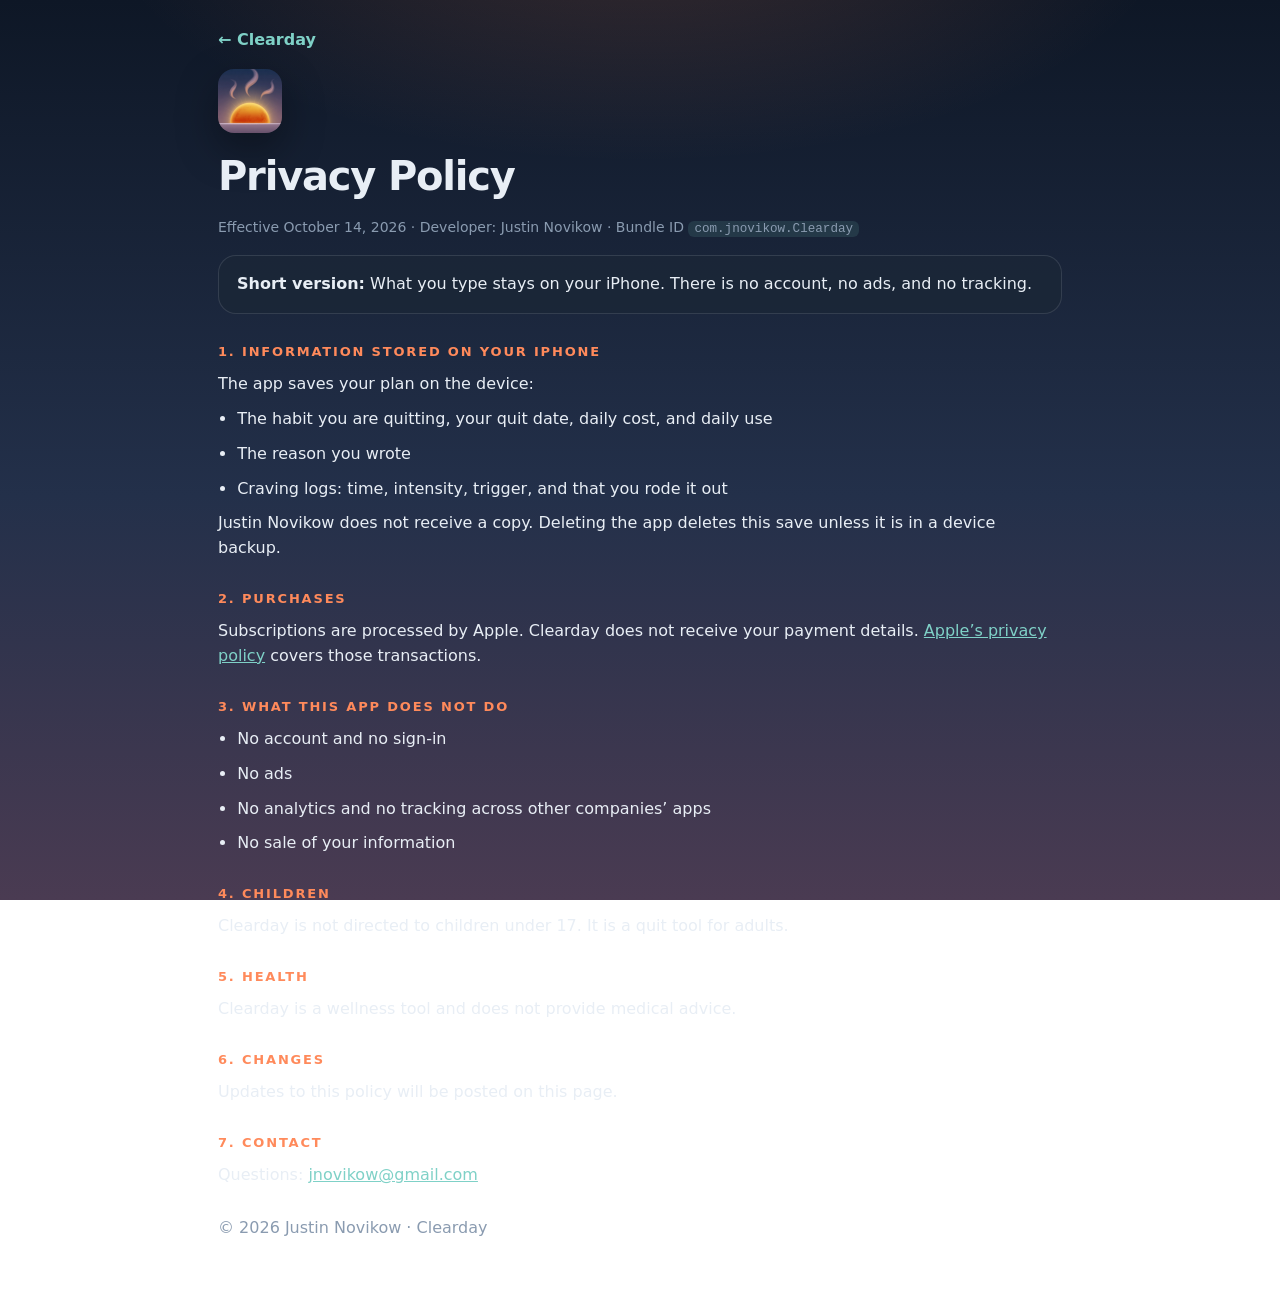
==== privacy.html @ 4dce9aba "Publish the Clearday site. Home, support, and privacy pages for the quit tracker." ====
<!DOCTYPE html>
<html lang="en">
<head>
  <meta charset="UTF-8" />
  <meta name="viewport" content="width=device-width, initial-scale=1, viewport-fit=cover" />
  <meta name="theme-color" content="#0e1726" />
  <title>Clearday — Privacy Policy</title>
  <meta name="description" content="Clearday privacy policy. Quit plans stay on your iPhone." />
  <link rel="icon" href="icon.png" type="image/png" />
  <link rel="stylesheet" href="styles.css" />
</head>
<body>
  <div class="wrap">
    <a class="back" href="index.html">← Clearday</a>
    <img class="logo logo-sm" src="icon.png" width="64" height="64" alt="" />
    <h1>Privacy Policy</h1>
    <p class="meta">Effective October 14, 2026 · Developer: Justin Novikow · Bundle ID <code>com.jnovikow.Clearday</code></p>

    <div class="card">
      <p style="margin:0"><strong>Short version:</strong> What you type stays on your iPhone. There is no account, no ads, and no tracking.</p>
    </div>

    <h2>1. Information stored on your iPhone</h2>
    <p>The app saves your plan on the device:</p>
    <ul>
      <li>The habit you are quitting, your quit date, daily cost, and daily use</li>
      <li>The reason you wrote</li>
      <li>Craving logs: time, intensity, trigger, and that you rode it out</li>
    </ul>
    <p>Justin Novikow does not receive a copy. Deleting the app deletes this save unless it is in a device backup.</p>

    <h2>2. Purchases</h2>
    <p>Subscriptions are processed by Apple. Clearday does not receive your payment details. <a href="https://www.apple.com/legal/privacy/">Apple’s privacy policy</a> covers those transactions.</p>

    <h2>3. What this app does not do</h2>
    <ul>
      <li>No account and no sign-in</li>
      <li>No ads</li>
      <li>No analytics and no tracking across other companies’ apps</li>
      <li>No sale of your information</li>
    </ul>

    <h2>4. Children</h2>
    <p>Clearday is not directed to children under 17. It is a quit tool for adults.</p>

    <h2>5. Health</h2>
    <p>Clearday is a wellness tool and does not provide medical advice.</p>

    <h2>6. Changes</h2>
    <p>Updates to this policy will be posted on this page.</p>

    <h2>7. Contact</h2>
    <p>Questions: <a href="mailto:jnovikow@gmail.com?subject=Clearday%20Privacy">jnovikow@gmail.com</a></p>
    <footer class="foot"><p>© 2026 Justin Novikow · Clearday</p></footer>
  </div>
</body>
</html>
---- styles.css ----
:root {
  --bg: #0e1726;
  --bg-2: #23304a;
  --card: #1b2738;
  --fg: #e8eef5;
  --muted: #8a9bb0;
  --dawn: #7fd1c7;
  --ember: #ff8a5b;
  --sunrise: #ffc56e;
  --line: rgba(232, 238, 245, 0.12);
}

* { box-sizing: border-box; margin: 0; padding: 0; }

body {
  font-family: "SF Pro Rounded", "Avenir Next", "Segoe UI", system-ui, sans-serif;
  background:
    radial-gradient(900px 420px at 50% -10%, rgba(255, 138, 91, 0.18), transparent 60%),
    linear-gradient(180deg, var(--bg) 0%, var(--bg-2) 55%, #4a3b52 100%);
  background-attachment: fixed;
  color: var(--fg);
  line-height: 1.55;
  min-height: 100vh;
}

a { color: var(--dawn); }
code { font-size: 0.9em; background: rgba(127, 209, 199, 0.12); padding: 1px 6px; border-radius: 6px; }

.wrap { max-width: 880px; margin: 0 auto; padding: 28px 18px calc(48px + env(safe-area-inset-bottom)); }

.hero { text-align: center; padding: 12px 0 8px; }
.logo { width: 112px; height: 112px; border-radius: 26px; margin-bottom: 14px; box-shadow: 0 16px 40px rgba(0, 0, 0, 0.35); }
.logo-sm { width: 64px; height: 64px; border-radius: 16px; display: block; margin: 8px 0 12px; }
.eyebrow { letter-spacing: 0.16em; text-transform: uppercase; color: var(--ember); font-size: 12px; font-weight: 700; }
h1 { font-size: 40px; letter-spacing: -0.03em; margin: 6px 0 10px; }
h2 { font-size: 13px; letter-spacing: 0.14em; text-transform: uppercase; color: var(--ember); margin: 28px 0 10px; }
.lede { color: var(--muted); font-size: 19px; max-width: 36em; margin: 0 auto; }
.meta { color: var(--muted); font-size: 14px; margin-bottom: 16px; }
p, li { font-size: 16px; margin-bottom: 10px; }
ul { padding-left: 1.2em; margin-bottom: 8px; }

.shots { display: grid; grid-template-columns: repeat(3, 1fr); gap: 12px; margin-top: 28px; }
.shots img { width: 100%; height: auto; border-radius: 22px; border: 1px solid var(--line); background: #0b1220; }
.shot-cap { display: block; text-align: center; color: var(--muted); font-size: 13px; margin-top: 6px; }

.cards { display: grid; gap: 12px; }
.card, .link-card {
  background: rgba(27, 39, 56, 0.92);
  border: 1px solid var(--line);
  border-radius: 18px;
  padding: 16px 18px;
}
.link-card { display: block; text-decoration: none; color: inherit; }
.link-card strong { display: block; font-size: 18px; margin: 2px 0; }
.card-kicker { color: var(--ember); font-size: 12px; font-weight: 700; letter-spacing: 0.04em; }
.card-desc { color: var(--muted); font-size: 14px; }
.price { color: var(--sunrise); font-weight: 700; }

.back { display: inline-block; margin-bottom: 8px; font-weight: 650; text-decoration: none; }
.foot { margin-top: 28px; color: var(--muted); font-size: 13px; }
.note { color: var(--muted); font-size: 14px; }

@media (max-width: 700px) {
  h1 { font-size: 34px; }
  .shots { grid-template-columns: 1fr; max-width: 280px; margin-left: auto; margin-right: auto; }
}
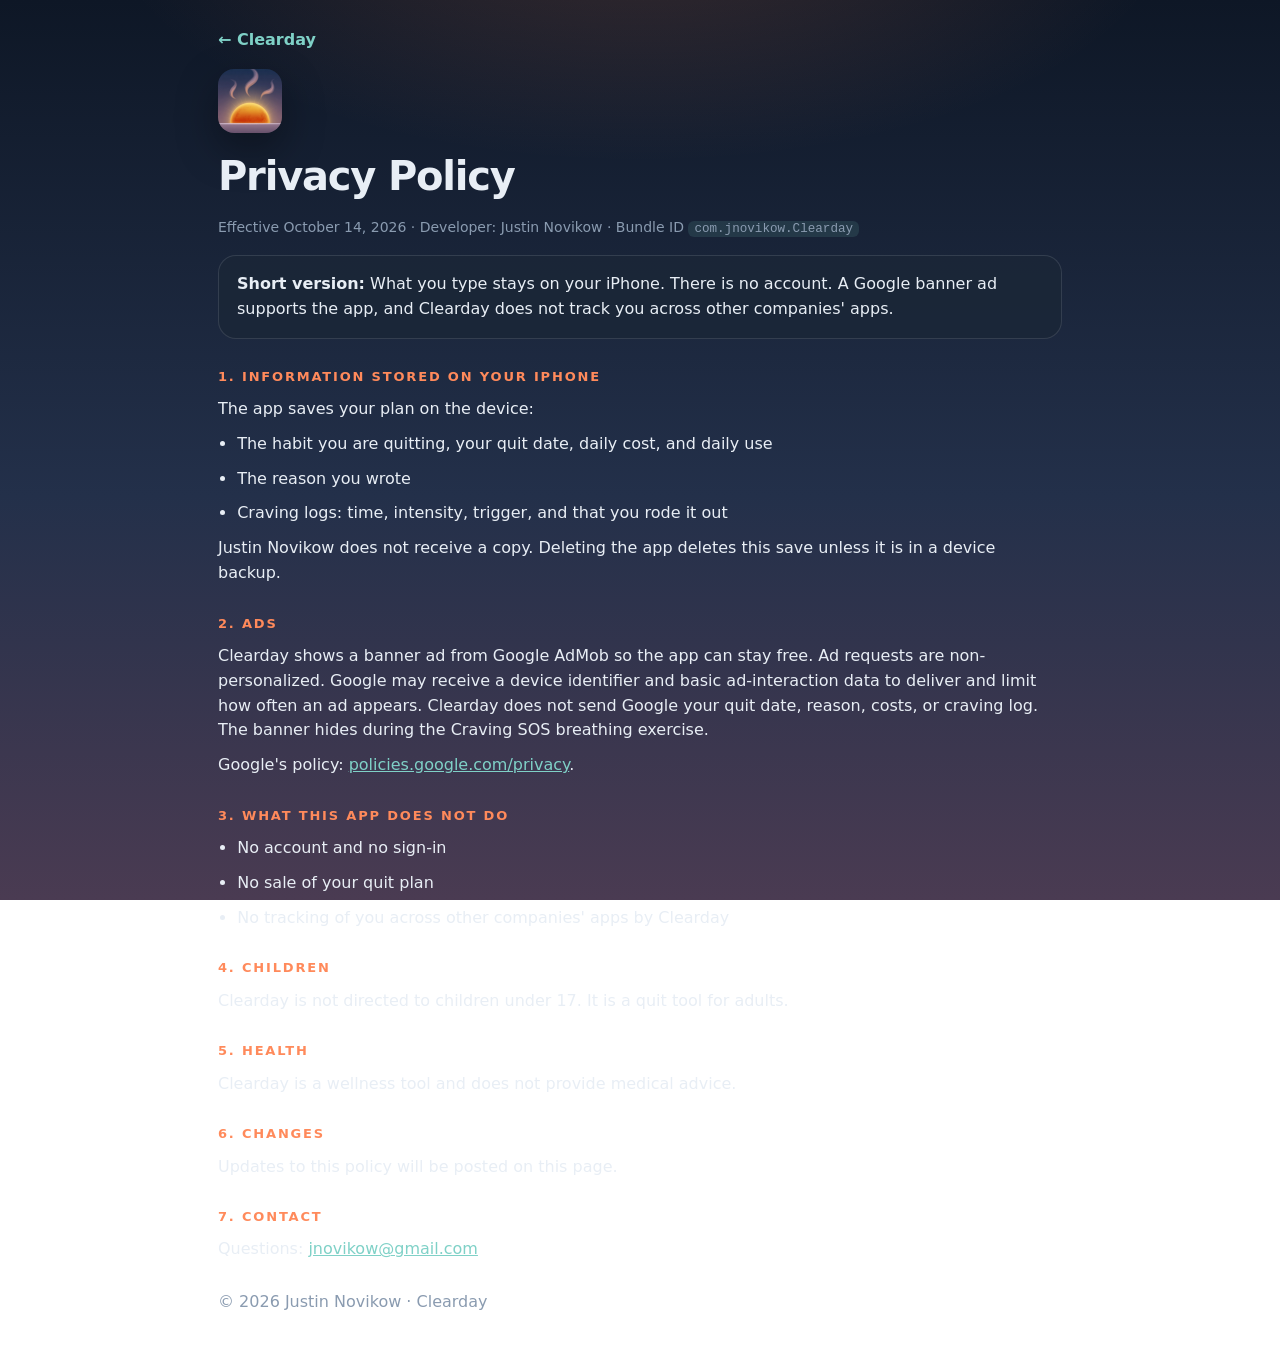
==== commit 58124b41: "Describe Clearday as free and ad-supported." ====
--- a/privacy.html
+++ b/privacy.html
@@ -17,7 +17,7 @@
     <p class="meta">Effective October 14, 2026 · Developer: Justin Novikow · Bundle ID <code>com.jnovikow.Clearday</code></p>
 
     <div class="card">
-      <p style="margin:0"><strong>Short version:</strong> What you type stays on your iPhone. There is no account, no ads, and no tracking.</p>
+      <p style="margin:0"><strong>Short version:</strong> What you type stays on your iPhone. There is no account. A Google banner ad supports the app, and Clearday does not track you across other companies' apps.</p>
     </div>
 
     <h2>1. Information stored on your iPhone</h2>
@@ -29,15 +29,15 @@
     </ul>
     <p>Justin Novikow does not receive a copy. Deleting the app deletes this save unless it is in a device backup.</p>
 
-    <h2>2. Purchases</h2>
-    <p>Subscriptions are processed by Apple. Clearday does not receive your payment details. <a href="https://www.apple.com/legal/privacy/">Apple’s privacy policy</a> covers those transactions.</p>
+    <h2>2. Ads</h2>
+    <p>Clearday shows a banner ad from Google AdMob so the app can stay free. Ad requests are non-personalized. Google may receive a device identifier and basic ad-interaction data to deliver and limit how often an ad appears. Clearday does not send Google your quit date, reason, costs, or craving log. The banner hides during the Craving SOS breathing exercise.</p>
+    <p>Google's policy: <a href="https://policies.google.com/privacy">policies.google.com/privacy</a>.</p>
 
     <h2>3. What this app does not do</h2>
     <ul>
       <li>No account and no sign-in</li>
-      <li>No ads</li>
-      <li>No analytics and no tracking across other companies’ apps</li>
-      <li>No sale of your information</li>
+      <li>No sale of your quit plan</li>
+      <li>No tracking of you across other companies' apps by Clearday</li>
     </ul>
 
     <h2>4. Children</h2>
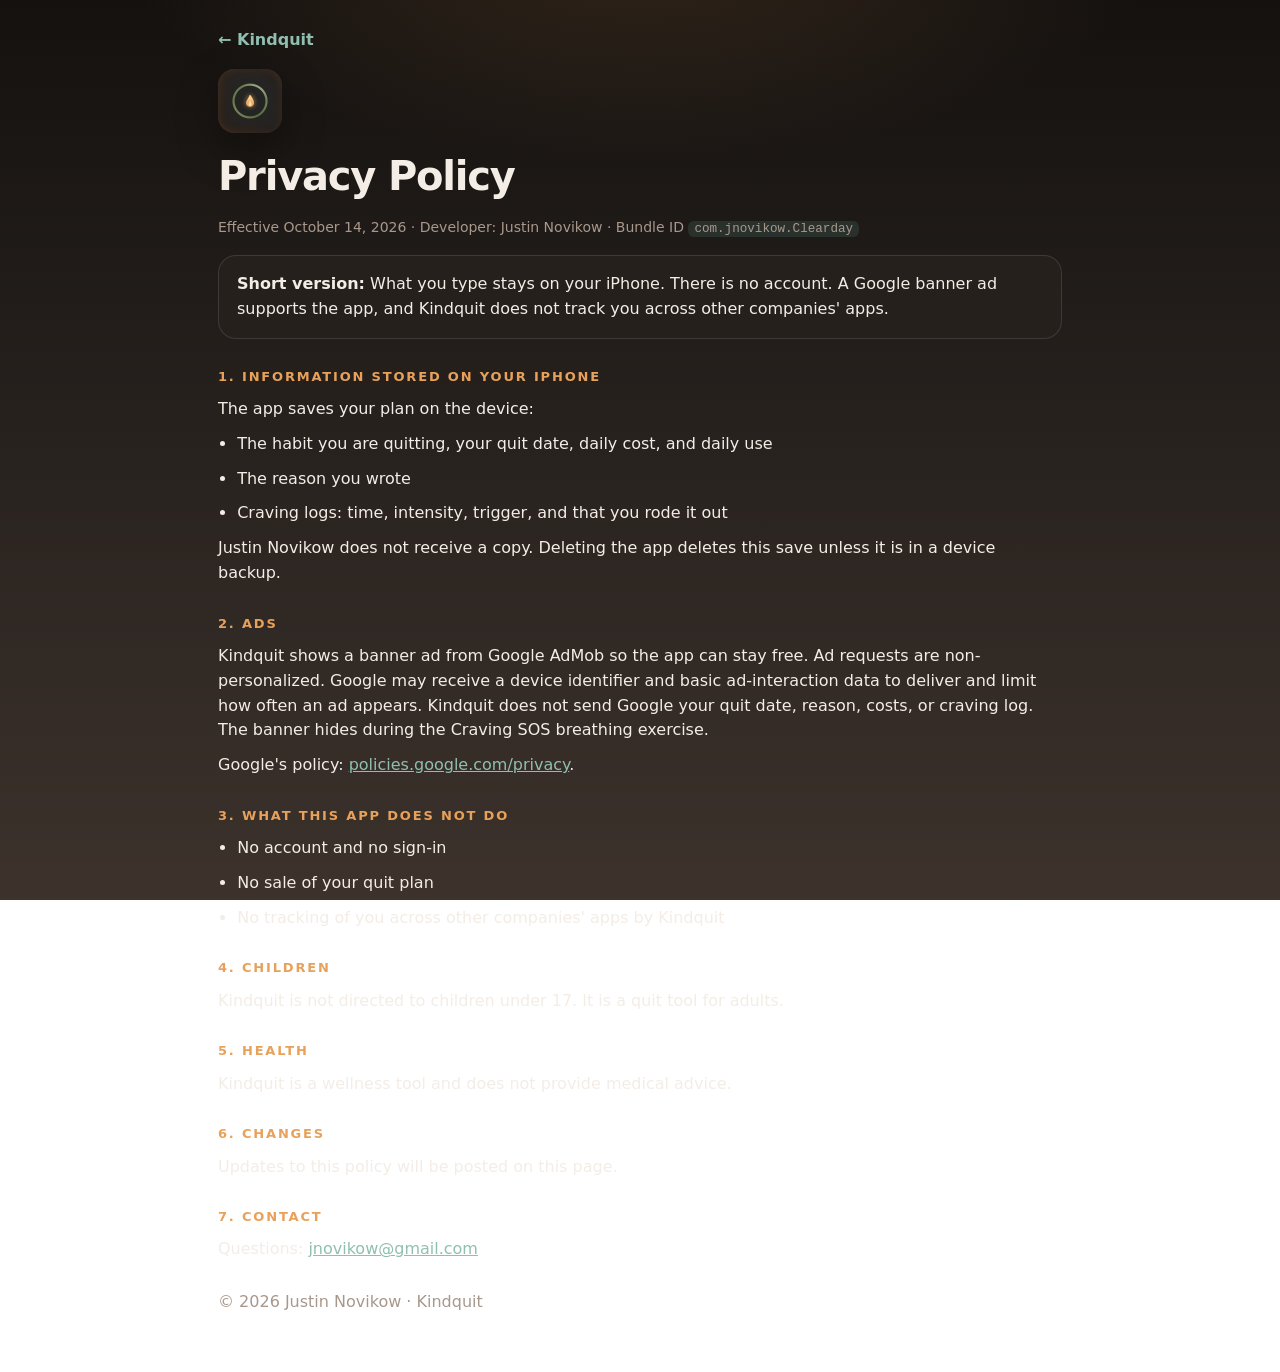
==== commit 63a55eee: "Rename the public site to Kindquit. The store name changed because Clearday was already taken. Priva" ====
--- a/privacy.html
+++ b/privacy.html
@@ -4,20 +4,20 @@
   <meta charset="UTF-8" />
   <meta name="viewport" content="width=device-width, initial-scale=1, viewport-fit=cover" />
   <meta name="theme-color" content="#0e1726" />
-  <title>Clearday — Privacy Policy</title>
-  <meta name="description" content="Clearday privacy policy. Quit plans stay on your iPhone." />
+  <title>Kindquit — Privacy Policy</title>
+  <meta name="description" content="Kindquit privacy policy. Quit plans stay on your iPhone." />
   <link rel="icon" href="icon.png" type="image/png" />
   <link rel="stylesheet" href="styles.css" />
 </head>
 <body>
   <div class="wrap">
-    <a class="back" href="index.html">← Clearday</a>
+    <a class="back" href="index.html">← Kindquit</a>
     <img class="logo logo-sm" src="icon.png" width="64" height="64" alt="" />
     <h1>Privacy Policy</h1>
     <p class="meta">Effective October 14, 2026 · Developer: Justin Novikow · Bundle ID <code>com.jnovikow.Clearday</code></p>
 
     <div class="card">
-      <p style="margin:0"><strong>Short version:</strong> What you type stays on your iPhone. There is no account. A Google banner ad supports the app, and Clearday does not track you across other companies' apps.</p>
+      <p style="margin:0"><strong>Short version:</strong> What you type stays on your iPhone. There is no account. A Google banner ad supports the app, and Kindquit does not track you across other companies' apps.</p>
     </div>
 
     <h2>1. Information stored on your iPhone</h2>
@@ -30,28 +30,28 @@
     <p>Justin Novikow does not receive a copy. Deleting the app deletes this save unless it is in a device backup.</p>
 
     <h2>2. Ads</h2>
-    <p>Clearday shows a banner ad from Google AdMob so the app can stay free. Ad requests are non-personalized. Google may receive a device identifier and basic ad-interaction data to deliver and limit how often an ad appears. Clearday does not send Google your quit date, reason, costs, or craving log. The banner hides during the Craving SOS breathing exercise.</p>
+    <p>Kindquit shows a banner ad from Google AdMob so the app can stay free. Ad requests are non-personalized. Google may receive a device identifier and basic ad-interaction data to deliver and limit how often an ad appears. Kindquit does not send Google your quit date, reason, costs, or craving log. The banner hides during the Craving SOS breathing exercise.</p>
     <p>Google's policy: <a href="https://policies.google.com/privacy">policies.google.com/privacy</a>.</p>
 
     <h2>3. What this app does not do</h2>
     <ul>
       <li>No account and no sign-in</li>
       <li>No sale of your quit plan</li>
-      <li>No tracking of you across other companies' apps by Clearday</li>
+      <li>No tracking of you across other companies' apps by Kindquit</li>
     </ul>
 
     <h2>4. Children</h2>
-    <p>Clearday is not directed to children under 17. It is a quit tool for adults.</p>
+    <p>Kindquit is not directed to children under 17. It is a quit tool for adults.</p>
 
     <h2>5. Health</h2>
-    <p>Clearday is a wellness tool and does not provide medical advice.</p>
+    <p>Kindquit is a wellness tool and does not provide medical advice.</p>
 
     <h2>6. Changes</h2>
     <p>Updates to this policy will be posted on this page.</p>
 
     <h2>7. Contact</h2>
-    <p>Questions: <a href="mailto:jnovikow@gmail.com?subject=Clearday%20Privacy">jnovikow@gmail.com</a></p>
-    <footer class="foot"><p>© 2026 Justin Novikow · Clearday</p></footer>
+    <p>Questions: <a href="mailto:jnovikow@gmail.com?subject=Kindquit%20Privacy">jnovikow@gmail.com</a></p>
+    <footer class="foot"><p>© 2026 Justin Novikow · Kindquit</p></footer>
   </div>
 </body>
 </html>
--- a/styles.css
+++ b/styles.css
@@ -1,12 +1,12 @@
 :root {
-  --bg: #0e1726;
-  --bg-2: #23304a;
-  --card: #1b2738;
-  --fg: #e8eef5;
-  --muted: #8a9bb0;
-  --dawn: #7fd1c7;
-  --ember: #ff8a5b;
-  --sunrise: #ffc56e;
+  --bg: #14110f;
+  --bg-2: #2a2420;
+  --card: #26211d;
+  --fg: #f3ede6;
+  --muted: #a8988c;
+  --dawn: #8fbfb0;
+  --ember: #e8a15a;
+  --sunrise: #f0c27a;
   --line: rgba(232, 238, 245, 0.12);
 }
 
@@ -15,8 +15,8 @@
 body {
   font-family: "SF Pro Rounded", "Avenir Next", "Segoe UI", system-ui, sans-serif;
   background:
-    radial-gradient(900px 420px at 50% -10%, rgba(255, 138, 91, 0.18), transparent 60%),
-    linear-gradient(180deg, var(--bg) 0%, var(--bg-2) 55%, #4a3b52 100%);
+    radial-gradient(900px 420px at 50% -10%, rgba(232, 161, 90, 0.16), transparent 60%),
+    linear-gradient(180deg, var(--bg) 0%, var(--bg-2) 55%, #3d322c 100%);
   background-attachment: fixed;
   color: var(--fg);
   line-height: 1.55;
@@ -45,7 +45,7 @@
 
 .cards { display: grid; gap: 12px; }
 .card, .link-card {
-  background: rgba(27, 39, 56, 0.92);
+  background: rgba(38, 33, 29, 0.92);
   border: 1px solid var(--line);
   border-radius: 18px;
   padding: 16px 18px;
